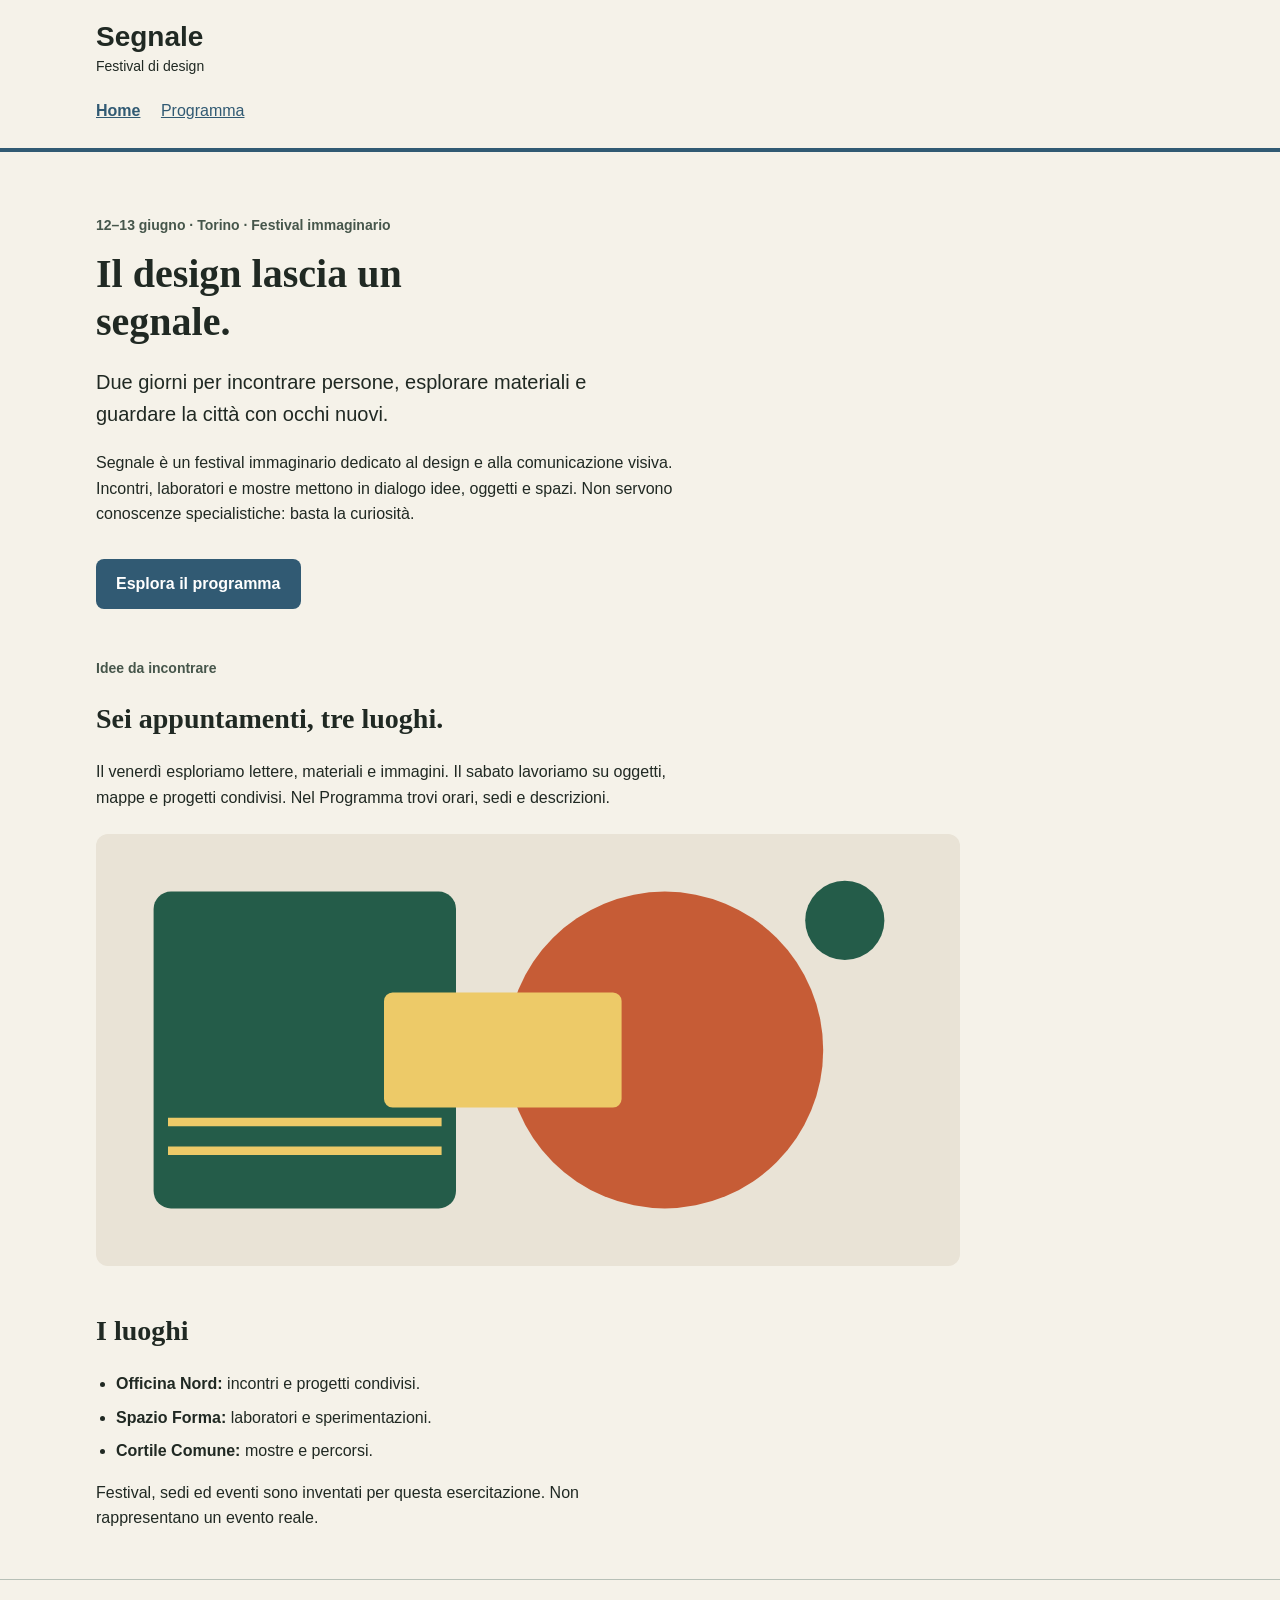
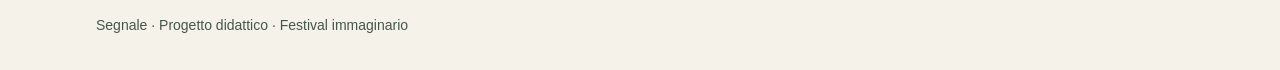
==== index.html @ c061d99d "Commit iniziale" ====
<!doctype html>
<html lang="it">
<head>
  <meta charset="utf-8">
  <meta name="viewport" content="width=device-width, initial-scale=1">
  <title>Segnale — Festival di design</title>
  <link rel="stylesheet" href="style.css">
</head>
<body>
  <a class="skip-link" href="#contenuto">Vai al contenuto</a>
  <header class="site-header">
    <div class="container">
      <a class="brand" href="index.html">Segnale<span>Festival di design</span></a>
      <nav aria-label="Navigazione principale">
        <a href="index.html" aria-current="page">Home</a>
        <!-- Da completare: collegare questa voce alla pagina Programma. -->
        <a href="programma.html">Programma</a>
      </nav>
    </div>
  </header>

  <main id="contenuto" class="container">
    <section class="intro" aria-labelledby="titolo-home">
      <p class="eyebrow">12–13 giugno · Torino · Festival immaginario</p>
      <h1 id="titolo-home">Il design lascia un segnale.</h1>
      <p class="lead">Due giorni per incontrare persone, esplorare materiali e guardare la città con occhi nuovi.</p>
      <p class="reading-text">Segnale è un festival immaginario dedicato al design e alla comunicazione visiva. Incontri, laboratori e mostre mettono in dialogo idee, oggetti e spazi. Non servono conoscenze specialistiche: basta la curiosità.</p>
      <!-- Da completare: anche questo collegamento deve aprire il Programma. -->
      <a class="button-link" href="programma.html">Esplora il programma</a>
    </section>

    <section class="content-section" aria-labelledby="titolo-festival">
      <p class="eyebrow">Idee da incontrare</p>
      <h2 id="titolo-festival">Sei appuntamenti, tre luoghi.</h2>
      <p class="reading-text">Il venerdì esploriamo lettere, materiali e immagini. Il sabato lavoriamo su oggetti, mappe e progetti condivisi. Nel Programma trovi orari, sedi e descrizioni.</p>
      <img class="festival-image" src="assets/festival.svg" alt="Composizione geometrica di cerchi e rettangoli nei colori del festival" width="1200" height="600">
    </section>

    <section class="content-section" aria-labelledby="titolo-luoghi">
      <h2 id="titolo-luoghi">I luoghi</h2>
      <ul class="venues">
        <li><strong>Officina Nord:</strong> incontri e progetti condivisi.</li>
        <li><strong>Spazio Forma:</strong> laboratori e sperimentazioni.</li>
        <li><strong>Cortile Comune:</strong> mostre e percorsi.</li>
      </ul>
      <p class="reading-text">Festival, sedi ed eventi sono inventati per questa esercitazione. Non rappresentano un evento reale.</p>
    </section>
  </main>

  <footer class="site-footer"><div class="container"><p>Segnale · Progetto didattico · Festival immaginario</p></div></footer>
</body>
</html>
---- style.css ----
/* Stile iniziale: tipografia, colori e variabili CSS sono già predisposti.
   Lavoreremo su collegamenti, CSS condiviso e disposizione delle schede. */

/* Scelte comuni: ogni regola usa var() per richiamarne il valore. */
:root {
  --colore-primario: #315a73;
--colore-primario-scuro: #23465c;
  --colore-sfondo: #f5f2e9;
  --colore-testo: #202923;
  --font-testo: "Trebuchet MS", Arial, sans-serif;
--font-titoli: "Palatino Linotype", "Book Antiqua", Palatino, serif;

}

* {
  box-sizing: border-box;
}

body {
  margin: 0;
  background: var(--colore-sfondo);
  color: var(--colore-testo);
  font-family: var(--font-testo);
  font-size: 1rem;
  line-height: 1.6;
}

a {
  color: var(--colore-primario);
}

a:hover {
  text-decoration-thickness: 3px;
}

a:focus-visible {
  outline: 3px solid var(--colore-testo);
  outline-offset: 4px;
}

.container {
  width: 92%;
  max-width: 68rem;
  margin: 0 auto;
}

.site-header {
  padding: 1.25rem 0;
  border-bottom: 4px solid var(--colore-primario);
}

.brand {
  display: inline-block;
  color: var(--colore-testo);
  font-size: 1.75rem;
  font-weight: bold;
  line-height: 1.2;
  text-decoration: none;
}

.brand span {
  display: block;
  margin-top: 0.25rem;
  font-size: 0.875rem;
  font-weight: normal;
}

nav {
  margin-top: 1rem;
}

nav a {
  display: inline-block;
  margin-right: 1rem;
  padding: 0.25rem 0;
}

nav a[aria-current="page"] {
  font-weight: bold;
}

.intro {
  padding: 3rem 0 1rem;
}

.eyebrow,
.event-meta {
  color: #46564b;
  font-size: 0.875rem;
  font-weight: bold;
}

h1,
h2,
h3 {
  font-family: var(--font-titoli);
  line-height: 1.2;
}

h1 {
  max-width: 18ch;
  margin: 0.75rem 0 1.25rem;
  font-size: 2.5rem;
}

h2 {
  font-size: 1.75rem;
}

h3 {
  margin: 0.5rem 0 0.75rem;
  font-size: 1.375rem;
}

.lead {
  max-width: 48ch;
  font-size: 1.25rem;
}

.reading-text {
  max-width: 65ch;
}

.button-link {
  display: inline-block;
  margin-top: 1rem;
  padding: 0.75rem 1.25rem;
  border-radius: 0.5rem;
  background: var(--colore-primario);
  color: #ffffff;
  font-weight: bold;
  text-decoration: none;
}

.button-link:hover {
  background: var(--colore-primario-scuro);
  color: #ffffff;
}

.content-section {
  margin: 2rem 0 3rem;
}

.festival-image {
  display: block;
  width: 100%;
  max-width: 54rem;
  height: auto;
  margin-top: 1.5rem;
  border-radius: 0.75rem;
}

.venues {
  padding-left: 1.25rem;
}

.venues li {
  margin-bottom: 0.5rem;
}

/* Qui inseriremo la regola .event-grid durante la demo. */

.event-card {
  margin-bottom: 1.5rem;
  overflow: hidden;
  border: 1px solid #b7c0b7;
  border-radius: 0.75rem;
  background: #ffffff;
}
.event-grid {
  display: grid;
  grid-template-columns: minmax(0, 1fr);
  gap: 1.5rem;
}

@media (min-width: 600px) {
  .event-grid {
    grid-template-columns: repeat(2, minmax(0, 1fr));
  }
}

@media (min-width: 1024px) {
  .event-grid {
    grid-template-columns: repeat(3, minmax(0, 1fr));
  }
}

.event-card img {
  display: block;
  width: 100%;
  height: auto;
}

.event-body {
  min-width: 0;
  padding: 1.25rem;
  overflow-wrap: anywhere;
}

.event-body p:last-child {
  margin-bottom: 0;
}

.event-place {
  color: #46564b;
  font-size: 0.875rem;
}

.site-footer {
  padding: 1.25rem 0;
  border-top: 1px solid #b7c0b7;
  color: #46564b;
  font-size: 0.875rem;
}

.skip-link {
  position: absolute;
  top: -6rem;
  left: 1rem;
  padding: 0.75rem 1rem;
  background: #ffffff;
  color: var(--colore-testo);
}

.skip-link:focus {
  top: 1rem;
}

/* Qui aggiungeremo la media query durante la demo. */
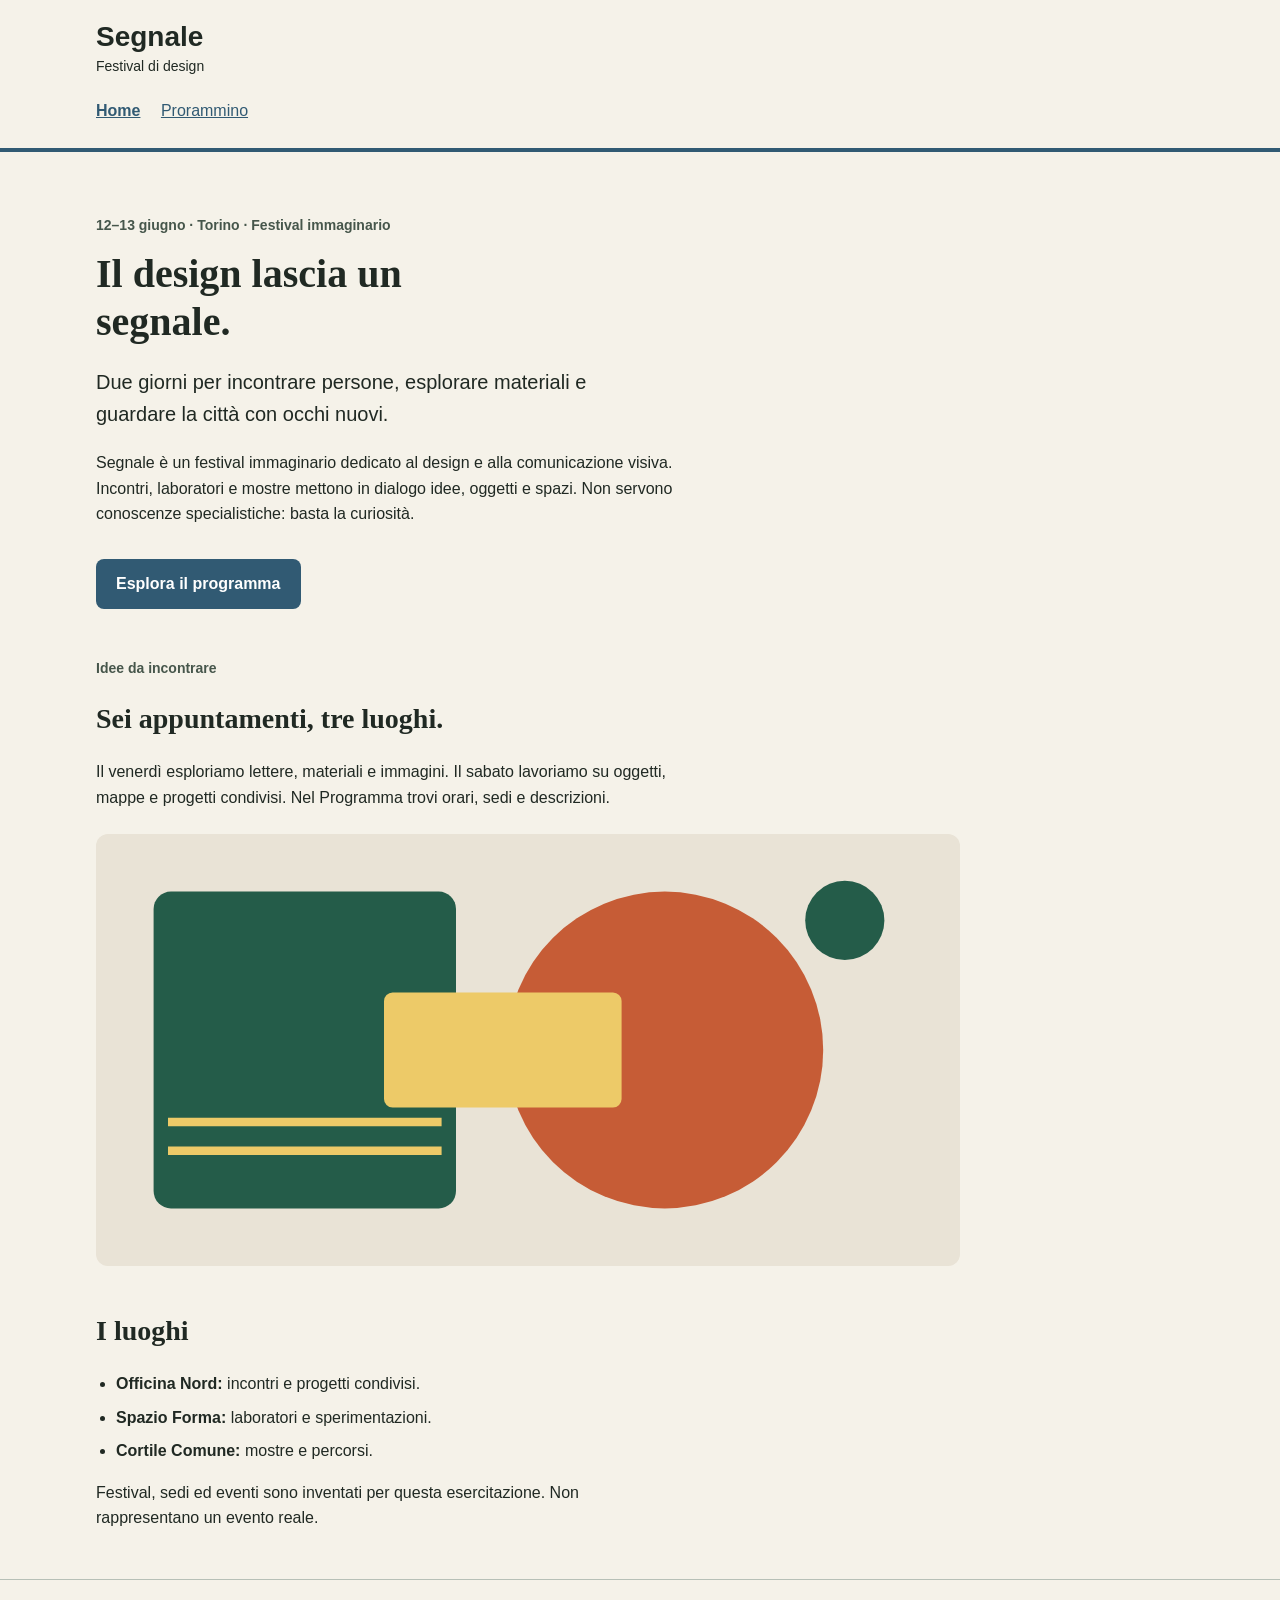
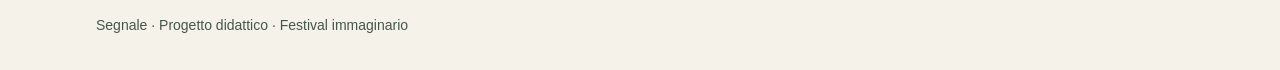
==== commit d5338576: "add diminutivo" ====
--- a/index.html
+++ b/index.html
@@ -14,7 +14,7 @@
       <nav aria-label="Navigazione principale">
         <a href="index.html" aria-current="page">Home</a>
         <!-- Da completare: collegare questa voce alla pagina Programma. -->
-        <a href="programma.html">Programma</a>
+        <a href="programma.html">Prorammino</a>
       </nav>
     </div>
   </header>
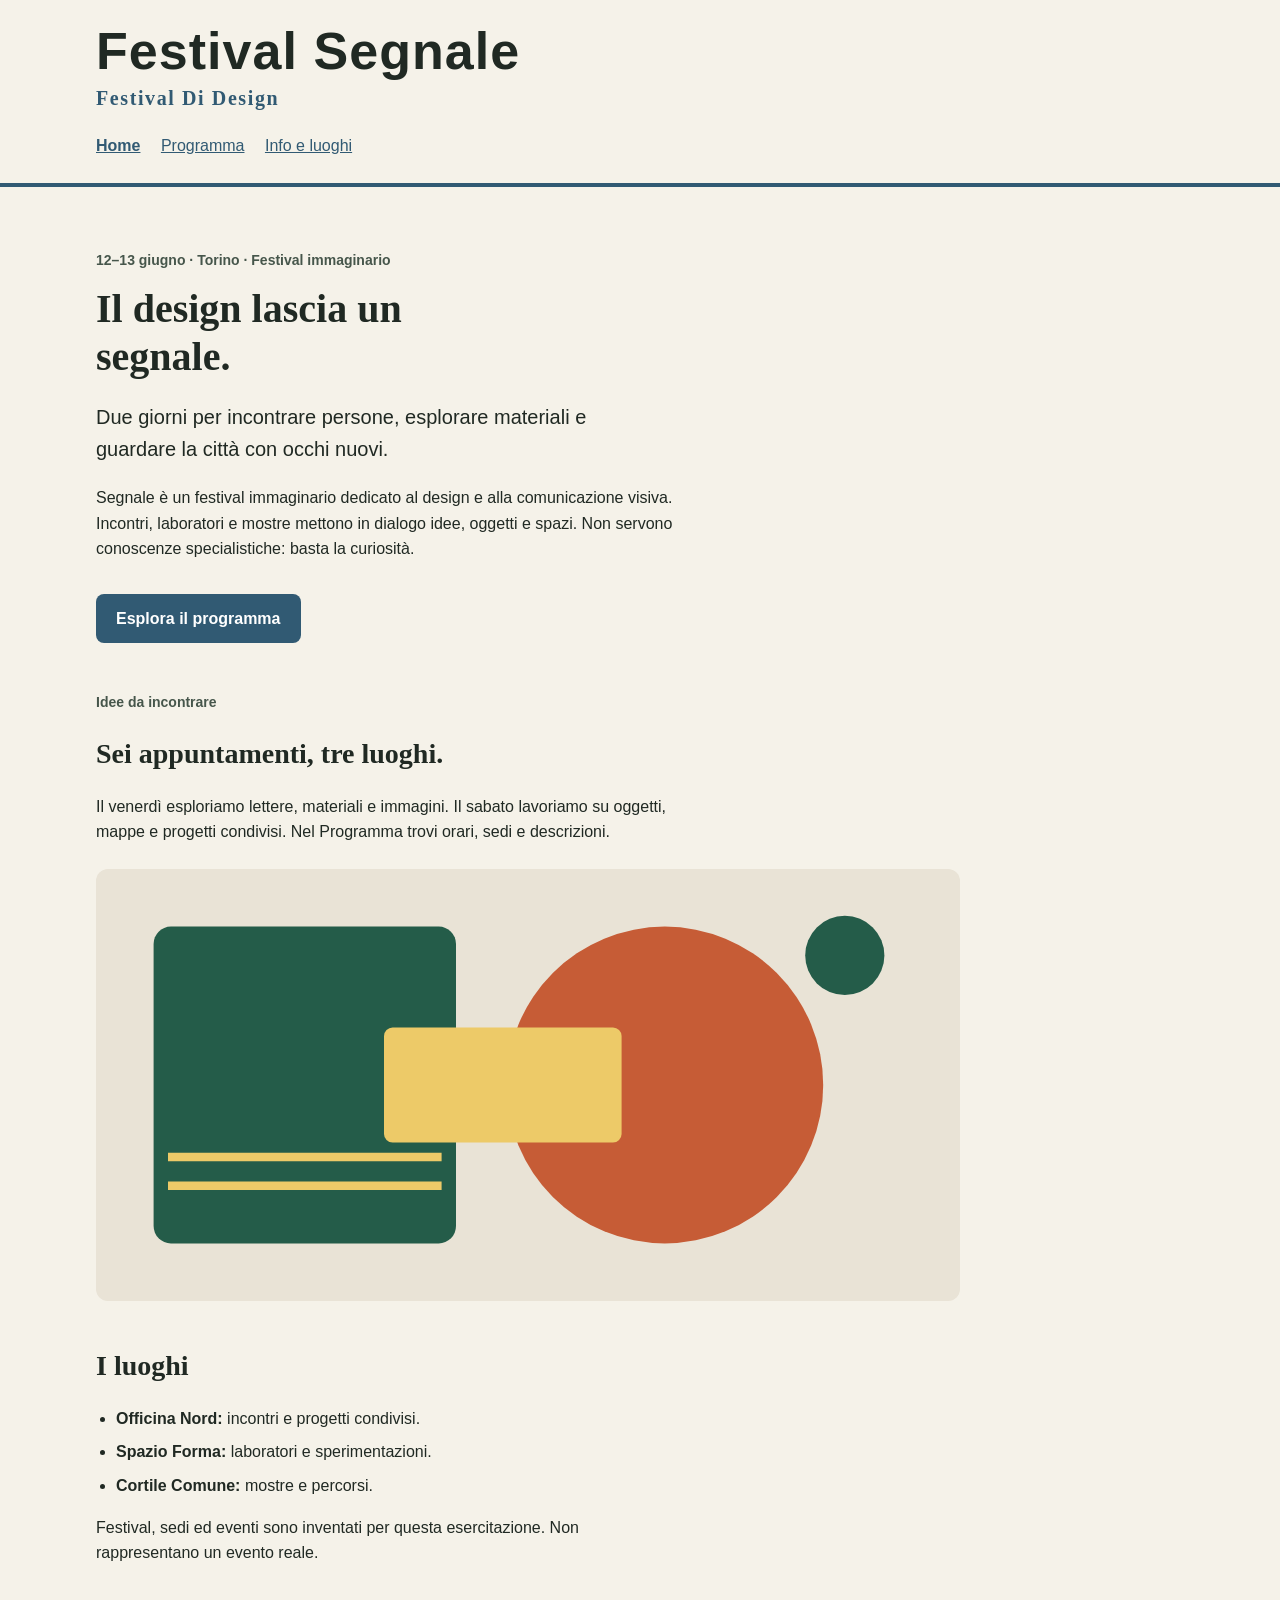
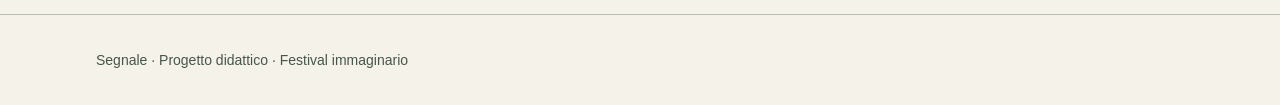
==== commit 13c06fcd: "Seconda consegna" ====
--- a/index.html
+++ b/index.html
@@ -3,19 +3,24 @@
 <head>
   <meta charset="utf-8">
   <meta name="viewport" content="width=device-width, initial-scale=1">
-  <title>Segnale — Festival di design</title>
+  <title>Festival Segnale — Festival di design</title>
   <link rel="stylesheet" href="style.css">
 </head>
 <body>
   <a class="skip-link" href="#contenuto">Vai al contenuto</a>
   <header class="site-header">
     <div class="container">
-      <a class="brand" href="index.html">Segnale<span>Festival di design</span></a>
-      <nav aria-label="Navigazione principale">
-        <a href="index.html" aria-current="page">Home</a>
-        <!-- Da completare: collegare questa voce alla pagina Programma. -->
-        <a href="programma.html">Prorammino</a>
-      </nav>
+     <a class="brand" href="index.html">
+  Festival Segnale<span>Festival di design
+  </span>
+</a>
+<nav aria-label="Navigazione principale">
+  <a href="index.html" aria-current="page">Home</a>
+  <a href="programma.html">Programma</a>
+  <a href="info.html">Info e luoghi</a>
+</nav>
+
+
     </div>
   </header>
 
--- a/style.css
+++ b/style.css
@@ -225,5 +225,71 @@
 .skip-link:focus {
   top: 1rem;
 }
+.luoghi-swiper {
+  --swiper-theme-color: var(--colore-primario);
+  max-width: 54rem;
+  margin-top: 1.5rem;
+  border-radius: 0.75rem;
+  background: #ffffff;
+  border: 1px solid #b7c0b7;
+}
+
+.luoghi-swiper .swiper-slide {
+  margin: 0;
+}
+
+.luoghi-swiper img {
+  display: block;
+  width: 100%;
+  height: auto;
+}
+
+.luoghi-swiper figcaption {
+  padding: 1rem 1.25rem 1.5rem;
+}
+
+.luoghi-swiper figcaption span {
+  display: block;
+}
+.mappa-umap {
+  display: block;
+  width: 100%;
+  max-width: 100%;
+  height: 24rem;
+  border: 1px solid #b7c0b7;
+  border-radius: 0.75rem;
+}
+
+.sedi-elenco {
+  max-width: 54rem;
+  padding-left: 0;
+  list-style: none;
+}
+
+.sedi-elenco li {
+  margin-bottom: 1.25rem;
+}
+
+.sedi-elenco address {
+  font-style: normal;
+}
+
+.luoghi-swiper button:focus-visible {
+  outline: 3px solid var(--colore-testo);
+  outline-offset: 4px;
+}
+.brand {
+  font-size: 3.25rem;
+  letter-spacing: 0.02em;
+}
+
+.brand span {
+  color: var(--colore-primario);
+  font-family: var(--font-titoli);
+  font-size: 1.25rem;
+  font-weight: bold;
+  letter-spacing: 0.08em;
+  text-transform: capitalize;
+}
 
 /* Qui aggiungeremo la media query durante la demo. */
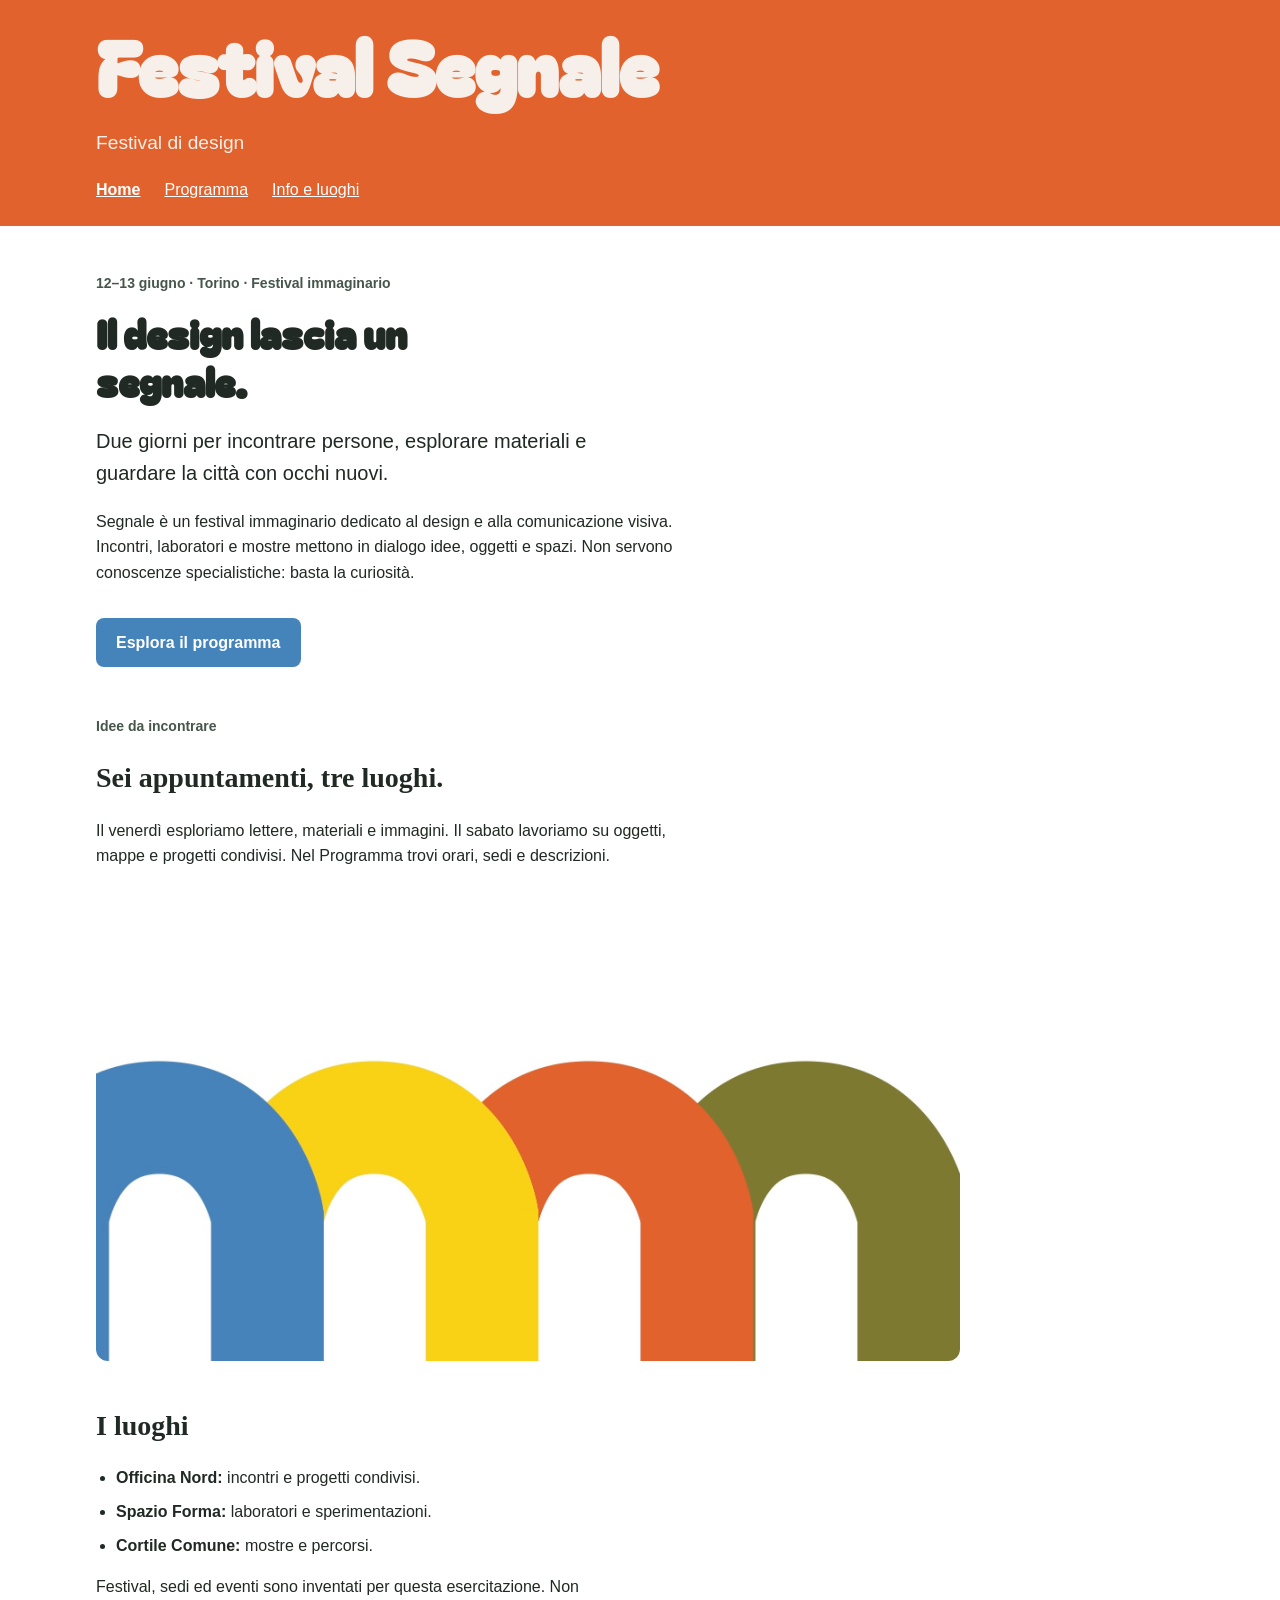
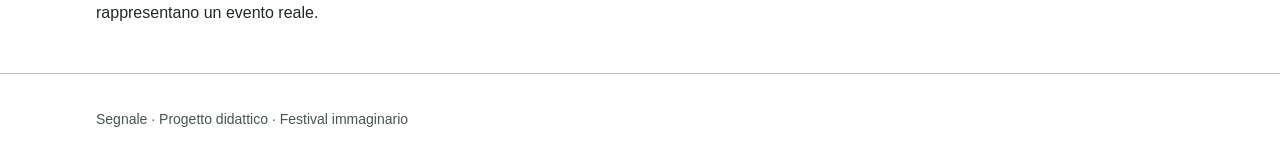
==== commit 3aee5257: "Seconde modifiche" ====
--- a/index.html
+++ b/index.html
@@ -3,8 +3,11 @@
 <head>
   <meta charset="utf-8">
   <meta name="viewport" content="width=device-width, initial-scale=1">
-  <title>Festival Segnale — Festival di design</title>
+  <title>Festival Segnale </title>
   <link rel="stylesheet" href="style.css">
+  <link rel="preconnect" href="https://fonts.googleapis.com">
+<link rel="preconnect" href="https://fonts.gstatic.com" crossorigin>
+<link href="https://fonts.googleapis.com/css2?family=Bagel+Fat+One&display=swap" rel="stylesheet">
 </head>
 <body>
   <a class="skip-link" href="#contenuto">Vai al contenuto</a>
@@ -30,7 +33,6 @@
       <h1 id="titolo-home">Il design lascia un segnale.</h1>
       <p class="lead">Due giorni per incontrare persone, esplorare materiali e guardare la città con occhi nuovi.</p>
       <p class="reading-text">Segnale è un festival immaginario dedicato al design e alla comunicazione visiva. Incontri, laboratori e mostre mettono in dialogo idee, oggetti e spazi. Non servono conoscenze specialistiche: basta la curiosità.</p>
-      <!-- Da completare: anche questo collegamento deve aprire il Programma. -->
       <a class="button-link" href="programma.html">Esplora il programma</a>
     </section>
 
@@ -38,8 +40,14 @@
       <p class="eyebrow">Idee da incontrare</p>
       <h2 id="titolo-festival">Sei appuntamenti, tre luoghi.</h2>
       <p class="reading-text">Il venerdì esploriamo lettere, materiali e immagini. Il sabato lavoriamo su oggetti, mappe e progetti condivisi. Nel Programma trovi orari, sedi e descrizioni.</p>
-      <img class="festival-image" src="assets/festival.svg" alt="Composizione geometrica di cerchi e rettangoli nei colori del festival" width="1200" height="600">
-    </section>
+     <img
+  class="festival-image"
+  src="assets/archi-torino-copertina.jpg"
+  alt="Archi colorati di Torino"
+  width="1200"
+  height="600"
+>
+ </section>
 
     <section class="content-section" aria-labelledby="titolo-luoghi">
       <h2 id="titolo-luoghi">I luoghi</h2>
--- a/style.css
+++ b/style.css
@@ -3,12 +3,15 @@
 
 /* Scelte comuni: ogni regola usa var() per richiamarne il valore. */
 :root {
-  --colore-primario: #315a73;
+  --colore-primario: #4583BB;
 --colore-primario-scuro: #23465c;
-  --colore-sfondo: #f5f2e9;
+  --colore-sfondo: #ffffff;
   --colore-testo: #202923;
   --font-testo: "Trebuchet MS", Arial, sans-serif;
 --font-titoli: "Palatino Linotype", "Book Antiqua", Palatino, serif;
+h1 {
+  font-family: "Bagel Fat One", sans-serif;
+}
 
 }
 
@@ -45,14 +48,18 @@
 }
 
 .site-header {
+  position: sticky;
+  top: 0;
+  z-index: 1000;
+  background: #E2622E;
   padding: 1.25rem 0;
-  border-bottom: 4px solid var(--colore-primario);
+  border-bottom: 0px solid var(--colore-testo);
 }
 
 .brand {
   display: inline-block;
   color: var(--colore-testo);
-  font-size: 1.75rem;
+  font-size: 4.75rem;
   font-weight: bold;
   line-height: 1.2;
   text-decoration: none;
@@ -60,19 +67,22 @@
 
 .brand span {
   display: block;
-  margin-top: 0.25rem;
-  font-size: 0.875rem;
+  margin-top: 1.25rem;
+  font-size: 1.2rem;
   font-weight: normal;
 }
 
 nav {
+  display: flex;
+  flex-direction: column;
+  gap: 0.25rem;
   margin-top: 1rem;
 }
 
 nav a {
-  display: inline-block;
-  margin-right: 1rem;
-  padding: 0.25rem 0;
+  display: block;
+  padding: 0.5rem 0;
+  color: #ffffff
 }
 
 nav a[aria-current="page"] {
@@ -80,7 +90,7 @@
 }
 
 .intro {
-  padding: 3rem 0 1rem;
+  padding: 2rem 0 1rem;
 }
 
 .eyebrow,
@@ -279,17 +289,39 @@
   outline-offset: 4px;
 }
 .brand {
-  font-size: 3.25rem;
-  letter-spacing: 0.02em;
+  font-family: "Bagel Fat One", cursive;
+  color: #F7EFE9;
 }
 
 .brand span {
-  color: var(--colore-primario);
-  font-family: var(--font-titoli);
-  font-size: 1.25rem;
-  font-weight: bold;
-  letter-spacing: 0.08em;
-  text-transform: capitalize;
-}
-
-/* Qui aggiungeremo la media query durante la demo. */
+  display: block;
+  font-family: var(--font-testo);
+  font-weight: normal;
+  letter-spacing: normal;
+  text-transform: none;
+}
+
+
+nav {
+  display: flex;
+  flex-direction: column;
+  gap: 0.25rem;
+  margin-top: 1rem;
+}
+
+nav a {
+  display: block;
+  padding: 0.5rem 0;
+}
+
+@media (min-width: 600px) {
+  nav {
+    flex-direction: row;
+    gap: 1.5rem;
+  }
+
+  nav a {
+    display: inline-block;
+    padding: 0.25rem 0;
+  }
+}
